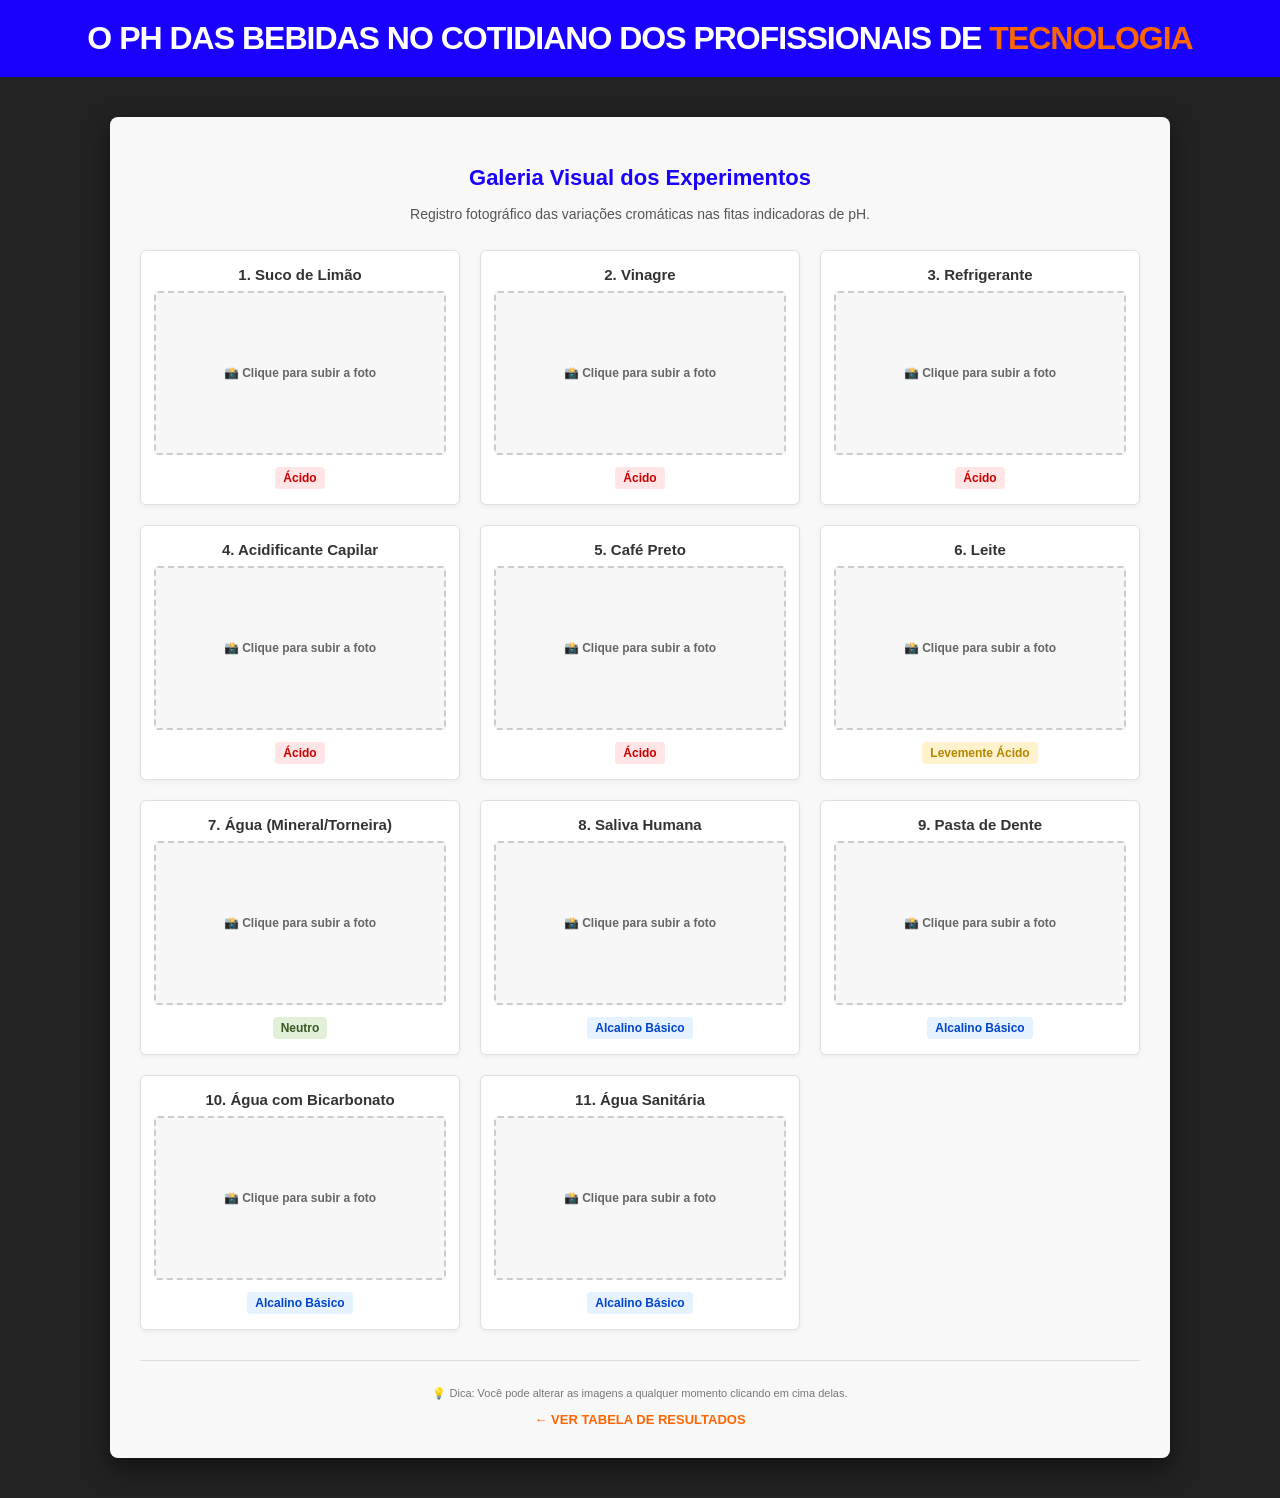
==== imagens.html @ 4ea77a35 "Add files via upload" ====
<!DOCTYPE html>
<html lang="pt-BR">
<head>
    <meta charset="UTF-8">
    <meta name="viewport" content="width=device-width, initial-scale=1.0">
    <title>Galeria de Experimentos - Equipe 1</title>
    <!-- Vinculando o arquivo CSS externo que está dentro da pasta css -->
    <link rel="stylesheet" href="galeria.css">
</head>
<body class="kb-body-dark">

    <!-- Header Principal -->
    <header class="main-header">
        <div class="logo">O PH DAS BEBIDAS NO COTIDIANO DOS PROFISSIONAIS DE <span> TECNOLOGIA</span></div>
    </header>


    <!-- Container Central -->
    <div class="kb-container-center">
        <div class="kb-contact-card card-galeria-largura">
            
            <div class="kb-header-card">
                <h2>Galeria Visual dos Experimentos</h2>
                <p>Registro fotográfico das variações cromáticas nas fitas indicadoras de pH.</p>
            </div>

            <!-- Grade de fotos (Grid) -->
            <div class="kb-grid-galeria">
                
                <!-- CARD 1 -->
                <div class="card-experimento">
                    <h3>1. Suco de Limão</h3>
                    <div class="area-foto">
                        <label class="label-upload">
                            📸 Clique para subir a foto
                            <input type="file" accept="image/*" onchange="mostrarFoto(this)">
                        </label>
                        <img src="" alt="Experimento">
                    </div>
                    <span class="badge acido">Ácido</span>
                </div>

                <!-- CARD 2 -->
                <div class="card-experimento">
                    <h3>2. Vinagre</h3>
                    <div class="area-foto">
                        <label class="label-upload">
                            📸 Clique para subir a foto
                            <input type="file" accept="image/*" onchange="mostrarFoto(this)">
                        </label>
                        <img src="" alt="Experimento">
                    </div>
                    <span class="badge acido">Ácido</span>
                </div>

                <!-- CARD 3 -->
                <div class="card-experimento">
                    <h3>3. Refrigerante</h3>
                    <div class="area-foto">
                        <label class="label-upload">
                            📸 Clique para subir a foto
                            <input type="file" accept="image/*" onchange="mostrarFoto(this)">
                        </label>
                        <img src="" alt="Experimento">
                    </div>
                    <span class="badge acido">Ácido</span>
                </div>

                <!-- CARD 4 -->
                <div class="card-experimento">
                    <h3>4. Acidificante Capilar</h3>
                    <div class="area-foto">
                        <label class="label-upload">
                            📸 Clique para subir a foto
                            <input type="file" accept="image/*" onchange="maybe_toggle_class(this)">
                        </label>
                        <img src="" alt="Experimento">
                    </div>
                    <span class="badge acido">Ácido</span>
                </div>

                <!-- CARD 5 -->
                <div class="card-experimento">
                    <h3>5. Café Preto</h3>
                    <div class="area-foto">
                        <label class="label-upload">
                            📸 Clique para subir a foto
                            <input type="file" accept="image/*" onchange="mostrarFoto(this)">
                        </label>
                        <img src="" alt="Experimento">
                    </div>
                    <span class="badge acido">Ácido</span>
                </div>

                <!-- CARD 6 -->
                <div class="card-experimento">
                    <h3>6. Leite</h3>
                    <div class="area-foto">
                        <label class="label-upload">
                            📸 Clique para subir a foto
                            <input type="file" accept="image/*" onchange="mostrarFoto(this)">
                        </label>
                        <img src="" alt="Experimento">
                    </div>
                    <span class="badge text-dark leve-acido">Levemente Ácido</span>
                </div>
                <!-- CARD 7 -->
                <div class="card-experimento">
                    <h3>7. Água (Mineral/Torneira)</h3>
                    <div class="area-foto">
                        <label class="label-upload">
                            📸 Clique para subir a foto
                            <input type="file" accept="image/*" onchange="mostrarFoto(this)">
                        </label>
                        <img src="" alt="Experimento">
                    </div>
                    <span class="badge neutro">Neutro</span>
                </div>

                <!-- CARD 8 -->
                <div class="card-experimento">
                    <h3>8. Saliva Humana</h3>
                    <div class="area-foto">
                        <label class="label-upload">
                            📸 Clique para subir a foto
                            <input type="file" accept="image/*" onchange="mostrarFoto(this)">
                        </label>
                        <img src="" alt="Experimento">
                    </div>
                    <span class="badge alcalino">Alcalino Básico</span>
                </div>

                <!-- CARD 9 -->
                <div class="card-experimento">
                    <h3>9. Pasta de Dente</h3>
                    <div class="area-foto">
                        <label class="label-upload">
                            📸 Clique para subir a foto
                            <input type="file" accept="image/*" onchange="mostrarFoto(this)">
                        </label>
                        <img src="" alt="Experimento">
                    </div>
                    <span class="badge alcalino">Alcalino Básico</span>
                </div>

                <!-- CARD 10 -->
                <div class="card-experimento">
                    <h3>10. Água com Bicarbonato</h3>
                    <div class="area-foto">
                        <label class="label-upload">
                            📸 Clique para subir a foto
                            <input type="file" accept="image/*" onchange="mostrarFoto(this)">
                        </label>
                        <img src="" alt="Experimento">
                    </div>
                    <span class="badge alcalino">Alcalino Básico</span>
                </div>

                <!-- CARD 11 -->
                <div class="card-experimento">
                    <h3>11. Água Sanitária</h3>
                    <div class="area-foto">
                        <label class="label-upload">
                            📸 Clique para subir a foto
                            <input type="file" accept="image/*" onchange="mostrarFoto(this)">
                        </label>
                        <img src="" alt="Experimento">
                    </div>
                    <span class="badge alcalino">Alcalino Básico</span>
                </div>

            </div> <!-- Fim da Grid -->

            <!-- Rodapé de navegação integrado -->
            <div class="kb-footer-card">
                <p>💡 Dica: Você pode alterar as imagens a qualquer momento clicando em cima delas.</p>
                <a href="index.html">← VER TABELA DE RESULTADOS</a>
            </div>

        </div>
    </div>

    <!-- Script de Processamento de Imagem -->
    <script>
        function mostrarFoto(input) {
            const areaFoto = input.closest('.area-foto');
            const label = areaFoto.querySelector('.label-upload');
            const img = areaFoto.querySelector('img');
            const arquivos = input.files;

            if (arquivos && arquivos[0]) {
                const leitor = new FileReader();
                leitor.onload = function(e) {
                    img.src = e.target.result;
                    img.style.display = 'block';
                    label.style.display = 'none';
                }
                leitor.readAsDataURL(arquivos[0]);
            }
        }
    </script>
</body>
</html>
---- galeria.css ----
:root {
    --primary: #ff6500;   
    --secondary: #1900ff; 
    --dark: #2f00ff;      
}

html, body {
    height: 100%;
    margin: 0;
    padding: 0;
}

body {
    font-family: 'Segoe UI', sans-serif;
    display: flex;
    flex-direction: column; 
    background-image: url('https://wp.com');
    background-position: center center;
    background-repeat: no-repeat;
    background-size: cover;
    background-attachment: fixed;
    background-color: #222222;
}

.main-header {
    background: var(--secondary);
    padding: 20px 0;       
    color: white;
    width: 100%;
    text-align: center;
}

.logo {
    font-size: 32px;        
    font-weight: 800;
    letter-spacing: -1px;  
}

.logo span {
    color: var(--primary);  
}

.kb-container-center {
    display: flex;
    justify-content: center;
    align-items: center;
    flex-grow: 1; 
    padding: 40px 20px;
}

.kb-contact-card {
    background: rgba(255, 255, 255, 0.97); 
    width: 100%;
    padding: 30px;
    border-radius: 8px;
    box-shadow: 0 10px 25px rgba(0,0,0,0.5); 
}

.card-galeria-largura {
    max-width: 1000px;
}

.kb-header-card h2 {
    color: var(--secondary);
    font-size: 22px;
    font-weight: 800;
    margin-bottom: 5px;
    text-align: center;
}

.kb-header-card p {
    color: #555;
    font-size: 14px;
    text-align: center;
    margin-bottom: 25px;
    line-height: 1.4;
}
.kb-grid-galeria {
    display: grid;
    grid-template-columns: repeat(auto-fill, minmax(240px, 1fr));
    gap: 20px;
    width: 100%;
    margin-top: 15px;
}

.card-experimento {
    background: #ffffff;
    border: 1px solid #e0e0e0;
    border-radius: 6px;
    padding: 15px;
    display: flex;
    flex-direction: column;
    align-items: center;
    text-align: center;
    box-shadow: 0 2px 5px rgba(0,0,0,0.05);
}

.card-experimento h3 {
    font-size: 15px;
    margin: 0 0 8px 0;
    color: #333;
}

.area-foto {
    width: 100%;
    height: 160px;
    background-color: #f7f7f7;
    border: 2px dashed #ccc;
    border-radius: 4px;
    display: flex;
    justify-content: center;
    align-items: center;
    margin-bottom: 12px;
    overflow: hidden;
    position: relative;
}

.area-foto img {
    width: 100%;
    height: 100%;
    object-fit: cover;
    display: none;
}

.label-upload {
    font-size: 12px;
    color: #666;
    cursor: pointer;
    padding: 10px;
    font-weight: bold;
}

.label-upload input[type="file"] {
    display: none;
}

.badge {
    padding: 4px 8px;
    border-radius: 4px;
    font-weight: bold;
    font-size: 12px;
    display: inline-block;
    margin-top: auto;
}

.acido { background-color: #ffe5e5; color: #cc0000; }
.leve-acido { background-color: #fff2cc; color: #b38600; }
.neutro { background-color: #e2f0d9; color: #385723; }
.alcalino { background-color: #e6f2ff; color: #0044cc; }

.kb-footer-card {
    margin-top: 30px;
    text-align: center;
    border-top: 1px solid #ddd;
    padding-top: 15px;
}

.kb-footer-card p {
    font-size: 11px;
    color: #777;
    margin-bottom: 10px;
}

.kb-footer-card a {
    color: var(--primary);
    text-decoration: none;
    font-size: 13px;
    font-weight: bold;
}

.kb-footer-card a:hover {
    text-decoration: underline;
}
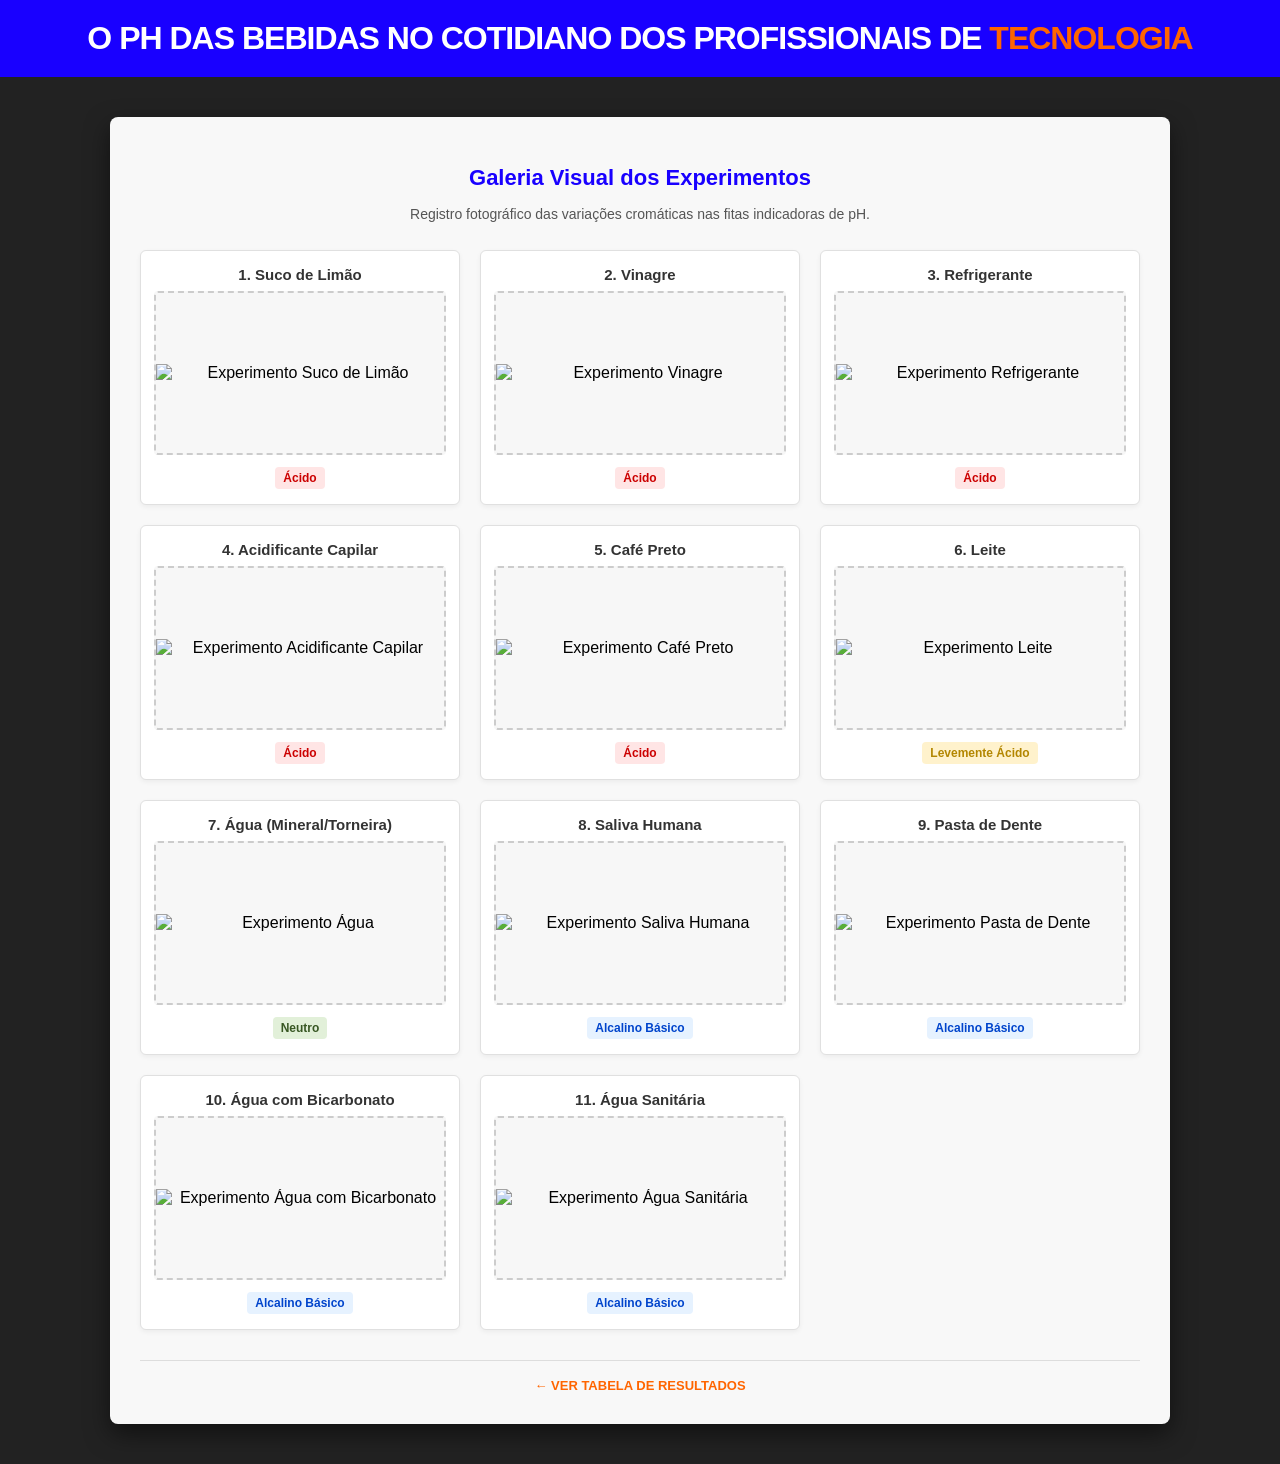
==== commit 4f5dee78: "Update imagens.html" ====
--- a/imagens.html
+++ b/imagens.html
@@ -4,8 +4,16 @@
     <meta charset="UTF-8">
     <meta name="viewport" content="width=device-width, initial-scale=1.0">
     <title>Galeria de Experimentos - Equipe 1</title>
-    <!-- Vinculando o arquivo CSS externo que está dentro da pasta css -->
+    <!-- Vinculando o arquivo CSS externo -->
     <link rel="stylesheet" href="galeria.css">
+    <style>
+        /* Ajuste para garantir que as imagens fiquem visíveis por padrão */
+        .area-foto img {
+            display: block;
+            max-width: 100%;
+            height: auto;
+        }
+    </style>
 </head>
 <body class="kb-body-dark">
 
@@ -13,7 +21,6 @@
     <header class="main-header">
         <div class="logo">O PH DAS BEBIDAS NO COTIDIANO DOS PROFISSIONAIS DE <span> TECNOLOGIA</span></div>
     </header>
-
 
     <!-- Container Central -->
     <div class="kb-container-center">
@@ -26,16 +33,12 @@
 
             <!-- Grade de fotos (Grid) -->
             <div class="kb-grid-galeria">
-                
+
                 <!-- CARD 1 -->
                 <div class="card-experimento">
                     <h3>1. Suco de Limão</h3>
                     <div class="area-foto">
-                        <label class="label-upload">
-                            📸 Clique para subir a foto
-                            <input type="file" accept="image/*" onchange="mostrarFoto(this)">
-                        </label>
-                        <img src="" alt="Experimento">
+                        <img src="caminho/para/limao.jpg" alt="Experimento Suco de Limão">
                     </div>
                     <span class="badge acido">Ácido</span>
                 </div>
@@ -44,11 +47,7 @@
                 <div class="card-experimento">
                     <h3>2. Vinagre</h3>
                     <div class="area-foto">
-                        <label class="label-upload">
-                            📸 Clique para subir a foto
-                            <input type="file" accept="image/*" onchange="mostrarFoto(this)">
-                        </label>
-                        <img src="" alt="Experimento">
+                        <img src="caminho/para/vinagre.jpg" alt="Experimento Vinagre">
                     </div>
                     <span class="badge acido">Ácido</span>
                 </div>
@@ -57,11 +56,7 @@
                 <div class="card-experimento">
                     <h3>3. Refrigerante</h3>
                     <div class="area-foto">
-                        <label class="label-upload">
-                            📸 Clique para subir a foto
-                            <input type="file" accept="image/*" onchange="mostrarFoto(this)">
-                        </label>
-                        <img src="" alt="Experimento">
+                        <img src="caminho/para/refrigerante.jpg" alt="Experimento Refrigerante">
                     </div>
                     <span class="badge acido">Ácido</span>
                 </div>
@@ -70,11 +65,7 @@
                 <div class="card-experimento">
                     <h3>4. Acidificante Capilar</h3>
                     <div class="area-foto">
-                        <label class="label-upload">
-                            📸 Clique para subir a foto
-                            <input type="file" accept="image/*" onchange="maybe_toggle_class(this)">
-                        </label>
-                        <img src="" alt="Experimento">
+                        <img src="caminho/para/acidificante.jpg" alt="Experimento Acidificante Capilar">
                     </div>
                     <span class="badge acido">Ácido</span>
                 </div>
@@ -83,11 +74,7 @@
                 <div class="card-experimento">
                     <h3>5. Café Preto</h3>
                     <div class="area-foto">
-                        <label class="label-upload">
-                            📸 Clique para subir a foto
-                            <input type="file" accept="image/*" onchange="mostrarFoto(this)">
-                        </label>
-                        <img src="" alt="Experimento">
+                        <img src="caminho/para/cafe.jpg" alt="Experimento Café Preto">
                     </div>
                     <span class="badge acido">Ácido</span>
                 </div>
@@ -96,23 +83,16 @@
                 <div class="card-experimento">
                     <h3>6. Leite</h3>
                     <div class="area-foto">
-                        <label class="label-upload">
-                            📸 Clique para subir a foto
-                            <input type="file" accept="image/*" onchange="mostrarFoto(this)">
-                        </label>
-                        <img src="" alt="Experimento">
+                        <img src="caminho/para/leite.jpg" alt="Experimento Leite">
                     </div>
                     <span class="badge text-dark leve-acido">Levemente Ácido</span>
                 </div>
+
                 <!-- CARD 7 -->
                 <div class="card-experimento">
                     <h3>7. Água (Mineral/Torneira)</h3>
                     <div class="area-foto">
-                        <label class="label-upload">
-                            📸 Clique para subir a foto
-                            <input type="file" accept="image/*" onchange="mostrarFoto(this)">
-                        </label>
-                        <img src="" alt="Experimento">
+                        <img src="caminho/para/agua.jpg" alt="Experimento Água">
                     </div>
                     <span class="badge neutro">Neutro</span>
                 </div>
@@ -121,11 +101,7 @@
                 <div class="card-experimento">
                     <h3>8. Saliva Humana</h3>
                     <div class="area-foto">
-                        <label class="label-upload">
-                            📸 Clique para subir a foto
-                            <input type="file" accept="image/*" onchange="mostrarFoto(this)">
-                        </label>
-                        <img src="" alt="Experimento">
+                        <img src="caminho/para/saliva.jpg" alt="Experimento Saliva Humana">
                     </div>
                     <span class="badge alcalino">Alcalino Básico</span>
                 </div>
@@ -134,11 +110,7 @@
                 <div class="card-experimento">
                     <h3>9. Pasta de Dente</h3>
                     <div class="area-foto">
-                        <label class="label-upload">
-                            📸 Clique para subir a foto
-                            <input type="file" accept="image/*" onchange="mostrarFoto(this)">
-                        </label>
-                        <img src="" alt="Experimento">
+                        <img src="caminho/para/pasta_dente.jpg" alt="Experimento Pasta de Dente">
                     </div>
                     <span class="badge alcalino">Alcalino Básico</span>
                 </div>
@@ -147,11 +119,7 @@
                 <div class="card-experimento">
                     <h3>10. Água com Bicarbonato</h3>
                     <div class="area-foto">
-                        <label class="label-upload">
-                            📸 Clique para subir a foto
-                            <input type="file" accept="image/*" onchange="mostrarFoto(this)">
-                        </label>
-                        <img src="" alt="Experimento">
+                        <img src="caminho/para/bicarbonato.jpg" alt="Experimento Água com Bicarbonato">
                     </div>
                     <span class="badge alcalino">Alcalino Básico</span>
                 </div>
@@ -160,11 +128,7 @@
                 <div class="card-experimento">
                     <h3>11. Água Sanitária</h3>
                     <div class="area-foto">
-                        <label class="label-upload">
-                            📸 Clique para subir a foto
-                            <input type="file" accept="image/*" onchange="mostrarFoto(this)">
-                        </label>
-                        <img src="" alt="Experimento">
+                        <img src="caminho/para/agua_sanitaria.jpg" alt="Experimento Água Sanitária">
                     </div>
                     <span class="badge alcalino">Alcalino Básico</span>
                 </div>
@@ -173,31 +137,11 @@
 
             <!-- Rodapé de navegação integrado -->
             <div class="kb-footer-card">
-                <p>💡 Dica: Você pode alterar as imagens a qualquer momento clicando em cima delas.</p>
                 <a href="index.html">← VER TABELA DE RESULTADOS</a>
             </div>
 
         </div>
     </div>
 
-    <!-- Script de Processamento de Imagem -->
-    <script>
-        function mostrarFoto(input) {
-            const areaFoto = input.closest('.area-foto');
-            const label = areaFoto.querySelector('.label-upload');
-            const img = areaFoto.querySelector('img');
-            const arquivos = input.files;
-
-            if (arquivos && arquivos[0]) {
-                const leitor = new FileReader();
-                leitor.onload = function(e) {
-                    img.src = e.target.result;
-                    img.style.display = 'block';
-                    label.style.display = 'none';
-                }
-                leitor.readAsDataURL(arquivos[0]);
-            }
-        }
-    </script>
 </body>
 </html>
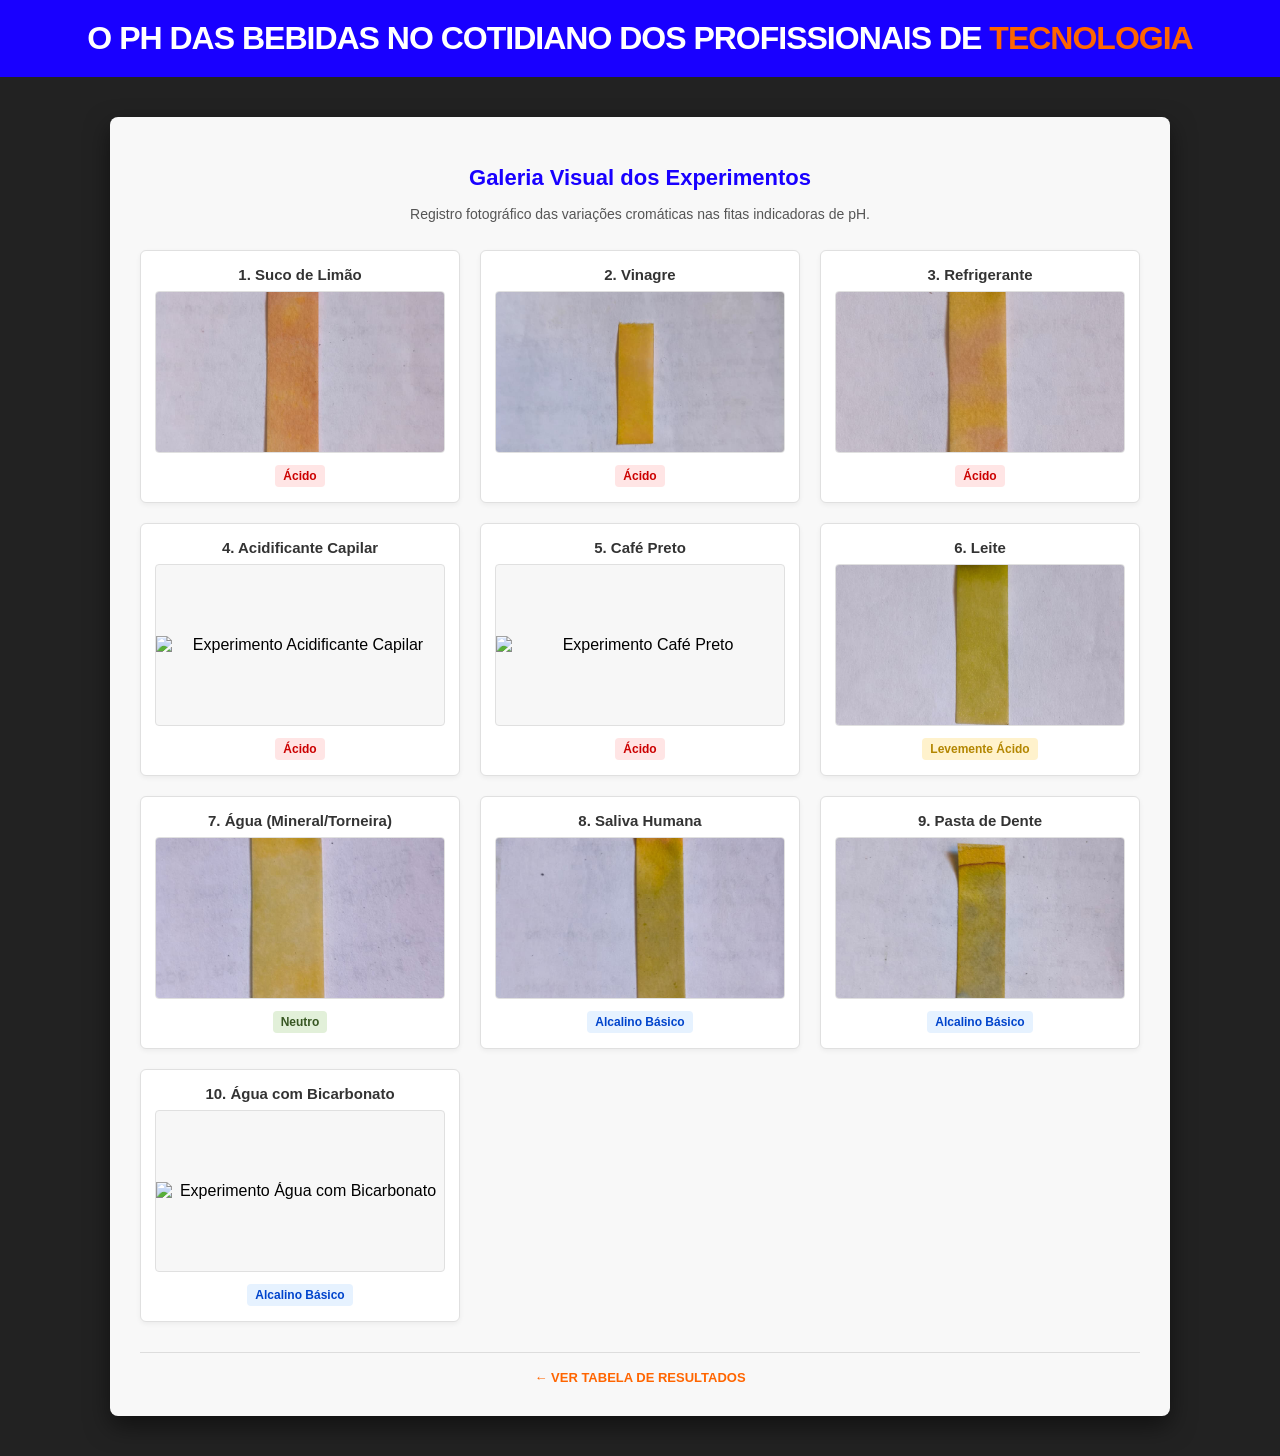
==== commit d22216c0: "Update imagens.html" ====
--- a/imagens.html
+++ b/imagens.html
@@ -38,7 +38,7 @@
                 <div class="card-experimento">
                     <h3>1. Suco de Limão</h3>
                     <div class="area-foto">
-                        <img src="caminho/para/limao.jpg" alt="Experimento Suco de Limão">
+                        <img src="limao.jpeg" alt="Experimento Suco de Limão">
                     </div>
                     <span class="badge acido">Ácido</span>
                 </div>
@@ -47,7 +47,7 @@
                 <div class="card-experimento">
                     <h3>2. Vinagre</h3>
                     <div class="area-foto">
-                        <img src="caminho/para/vinagre.jpg" alt="Experimento Vinagre">
+                        <img src="vinagre.jpeg" alt="Experimento Vinagre">
                     </div>
                     <span class="badge acido">Ácido</span>
                 </div>
@@ -56,7 +56,7 @@
                 <div class="card-experimento">
                     <h3>3. Refrigerante</h3>
                     <div class="area-foto">
-                        <img src="caminho/para/refrigerante.jpg" alt="Experimento Refrigerante">
+                        <img src="refri.jpeg" alt="Experimento Refrigerante">
                     </div>
                     <span class="badge acido">Ácido</span>
                 </div>
@@ -83,7 +83,7 @@
                 <div class="card-experimento">
                     <h3>6. Leite</h3>
                     <div class="area-foto">
-                        <img src="caminho/para/leite.jpg" alt="Experimento Leite">
+                        <img src="leite.jpeg" alt="Experimento Leite">
                     </div>
                     <span class="badge text-dark leve-acido">Levemente Ácido</span>
                 </div>
@@ -92,7 +92,7 @@
                 <div class="card-experimento">
                     <h3>7. Água (Mineral/Torneira)</h3>
                     <div class="area-foto">
-                        <img src="caminho/para/agua.jpg" alt="Experimento Água">
+                        <img src="torneira.jpeg" alt="Experimento Água">
                     </div>
                     <span class="badge neutro">Neutro</span>
                 </div>
@@ -101,7 +101,7 @@
                 <div class="card-experimento">
                     <h3>8. Saliva Humana</h3>
                     <div class="area-foto">
-                        <img src="caminho/para/saliva.jpg" alt="Experimento Saliva Humana">
+                        <img src="saliva.jpeg" alt="Experimento Saliva Humana">
                     </div>
                     <span class="badge alcalino">Alcalino Básico</span>
                 </div>
@@ -110,7 +110,7 @@
                 <div class="card-experimento">
                     <h3>9. Pasta de Dente</h3>
                     <div class="area-foto">
-                        <img src="caminho/para/pasta_dente.jpg" alt="Experimento Pasta de Dente">
+                        <img src="pasta.jpeg" alt="Experimento Pasta de Dente">
                     </div>
                     <span class="badge alcalino">Alcalino Básico</span>
                 </div>
@@ -124,14 +124,7 @@
                     <span class="badge alcalino">Alcalino Básico</span>
                 </div>
 
-                <!-- CARD 11 -->
-                <div class="card-experimento">
-                    <h3>11. Água Sanitária</h3>
-                    <div class="area-foto">
-                        <img src="caminho/para/agua_sanitaria.jpg" alt="Experimento Água Sanitária">
-                    </div>
-                    <span class="badge alcalino">Alcalino Básico</span>
-                </div>
+                
 
             </div> <!-- Fim da Grid -->
 
--- a/galeria.css
+++ b/galeria.css
@@ -75,6 +75,7 @@
     margin-bottom: 25px;
     line-height: 1.4;
 }
+
 .kb-grid-galeria {
     display: grid;
     grid-template-columns: repeat(auto-fill, minmax(240px, 1fr));
@@ -105,7 +106,7 @@
     width: 100%;
     height: 160px;
     background-color: #f7f7f7;
-    border: 2px dashed #ccc;
+    border: 1px solid #e0e0e0;
     border-radius: 4px;
     display: flex;
     justify-content: center;
@@ -119,19 +120,7 @@
     width: 100%;
     height: 100%;
     object-fit: cover;
-    display: none;
-}
-
-.label-upload {
-    font-size: 12px;
-    color: #666;
-    cursor: pointer;
-    padding: 10px;
-    font-weight: bold;
-}
-
-.label-upload input[type="file"] {
-    display: none;
+    display: block;
 }
 
 .badge {
@@ -155,12 +144,6 @@
     padding-top: 15px;
 }
 
-.kb-footer-card p {
-    font-size: 11px;
-    color: #777;
-    margin-bottom: 10px;
-}
-
 .kb-footer-card a {
     color: var(--primary);
     text-decoration: none;
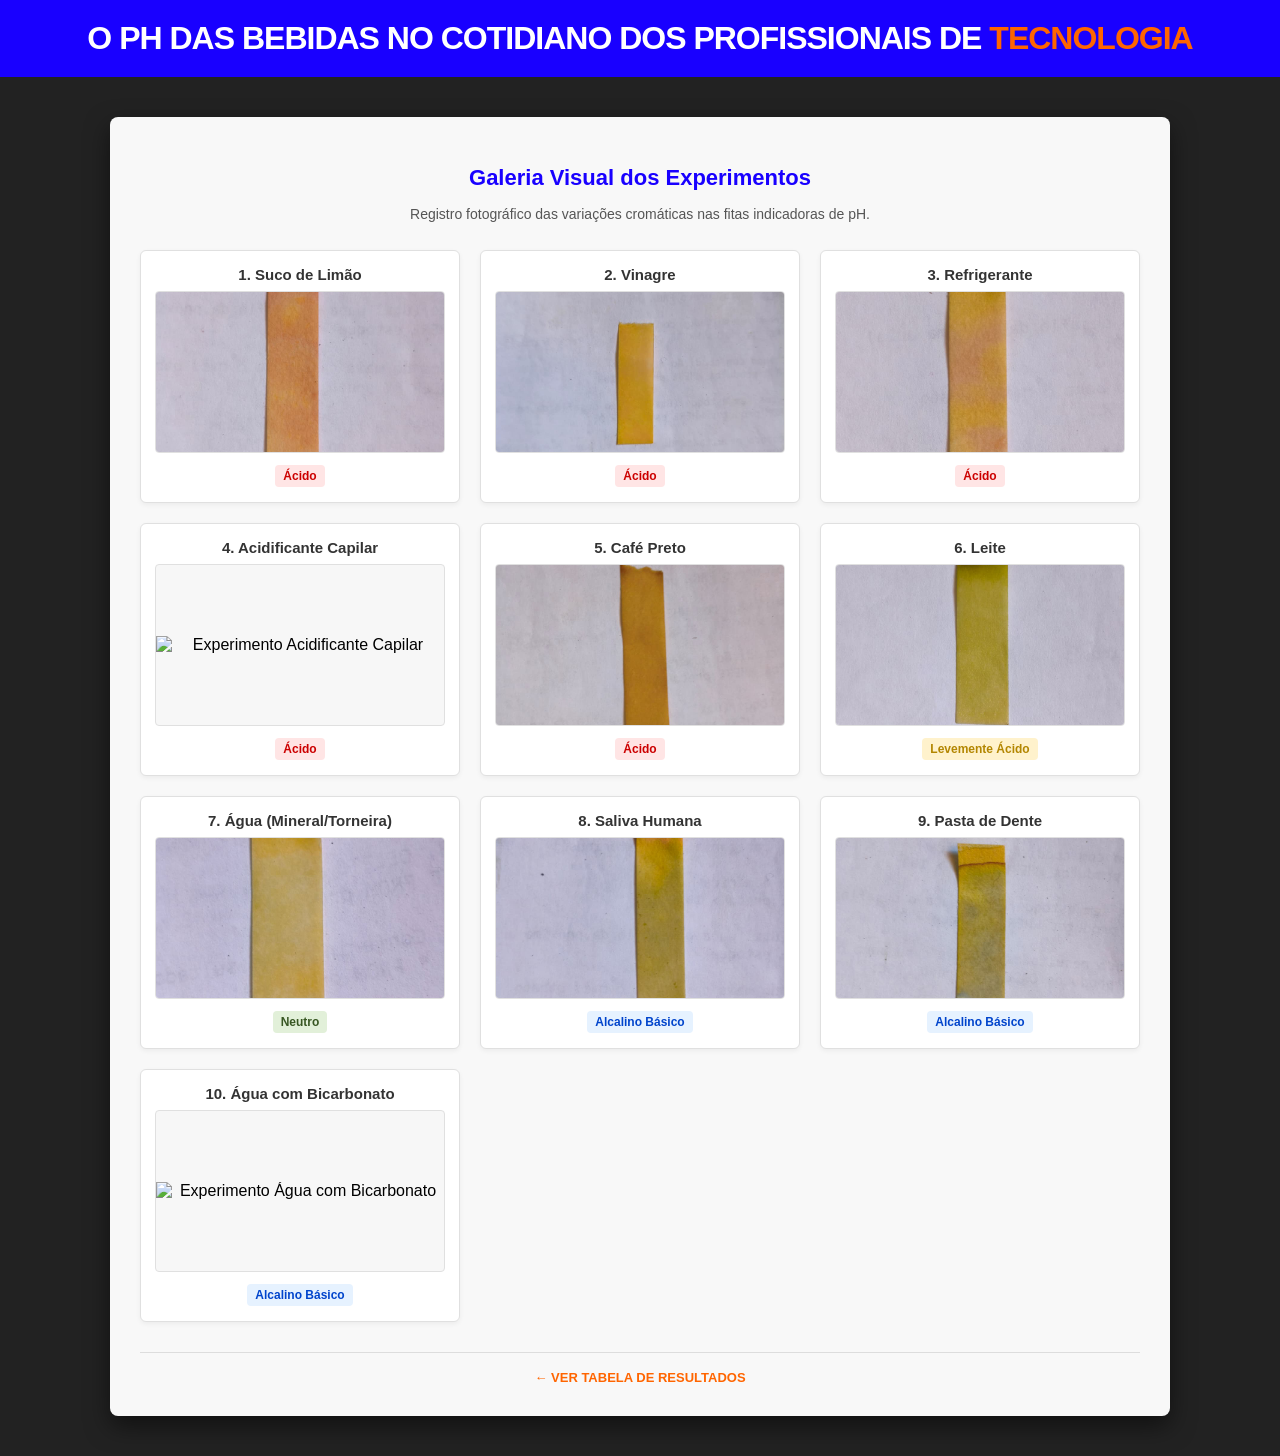
==== commit 6c7c2bdc: "Update imagens.html" ====
--- a/imagens.html
+++ b/imagens.html
@@ -74,7 +74,7 @@
                 <div class="card-experimento">
                     <h3>5. Café Preto</h3>
                     <div class="area-foto">
-                        <img src="caminho/para/cafe.jpg" alt="Experimento Café Preto">
+                        <img src="cafe.jpeg" alt="Experimento Café Preto">
                     </div>
                     <span class="badge acido">Ácido</span>
                 </div>
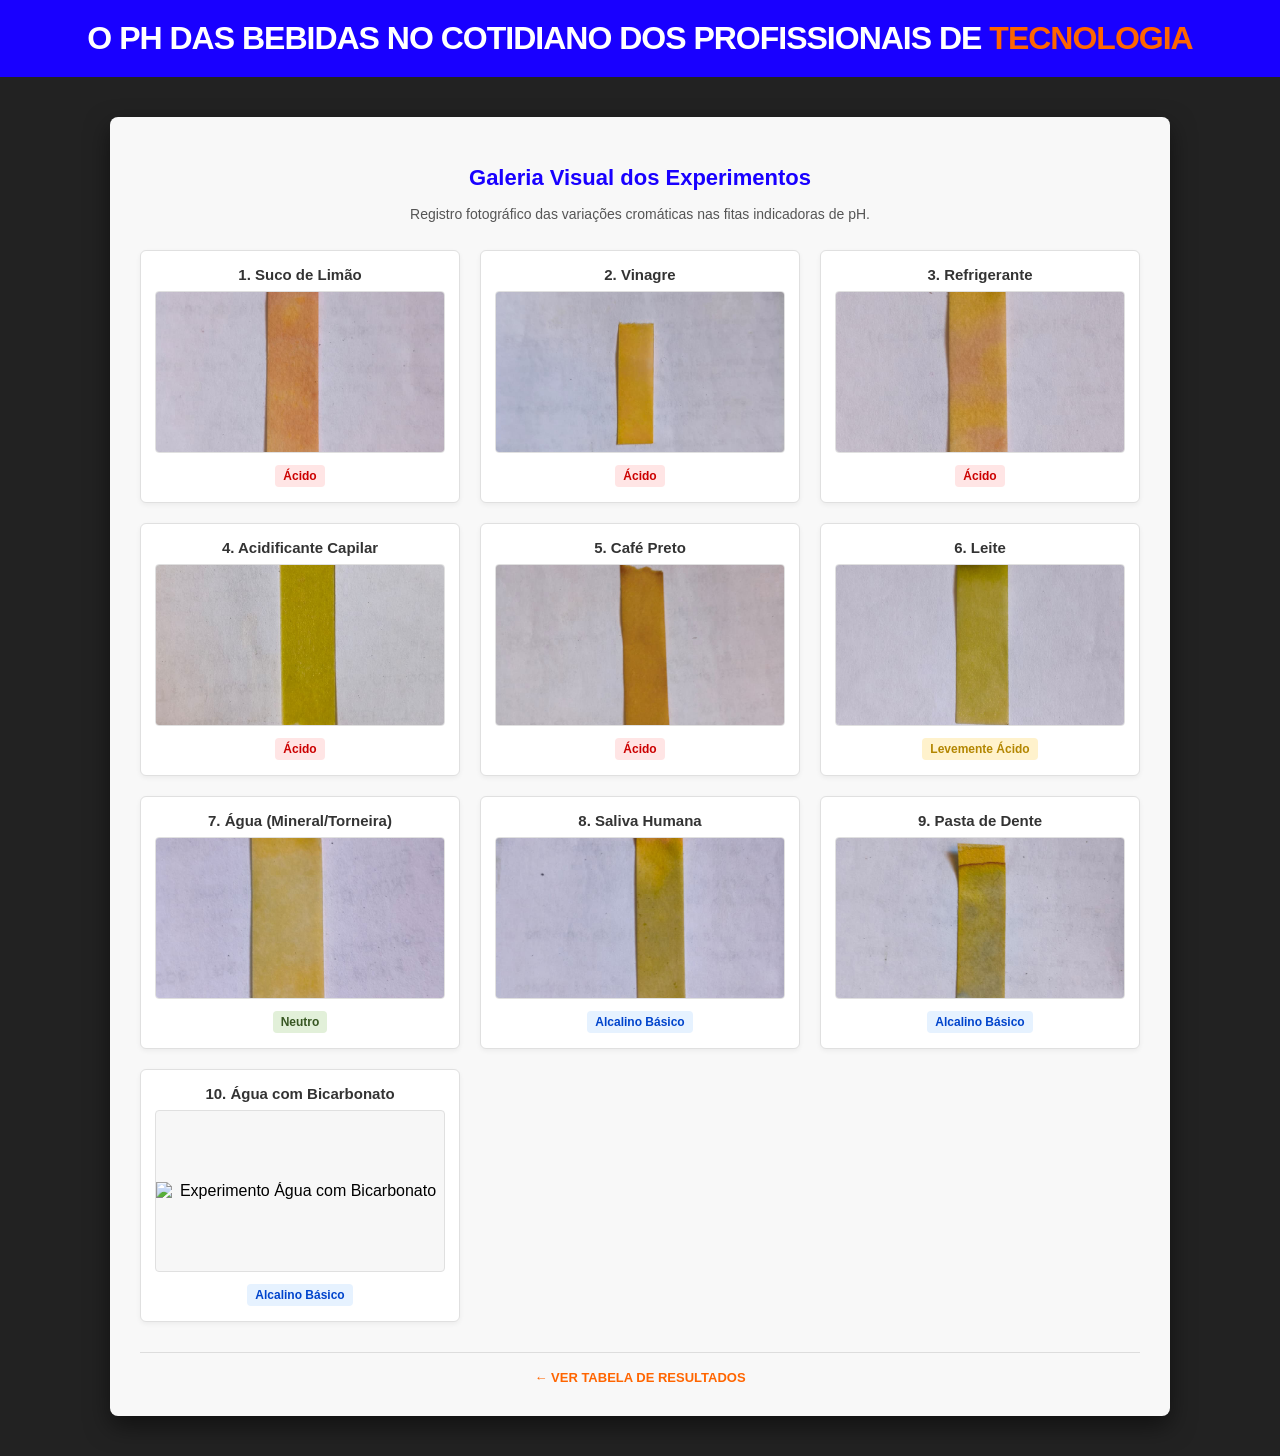
==== commit 183b760c: "Update imagens.html" ====
--- a/imagens.html
+++ b/imagens.html
@@ -65,7 +65,7 @@
                 <div class="card-experimento">
                     <h3>4. Acidificante Capilar</h3>
                     <div class="area-foto">
-                        <img src="caminho/para/acidificante.jpg" alt="Experimento Acidificante Capilar">
+                        <img src="acidi.jpeg" alt="Experimento Acidificante Capilar">
                     </div>
                     <span class="badge acido">Ácido</span>
                 </div>
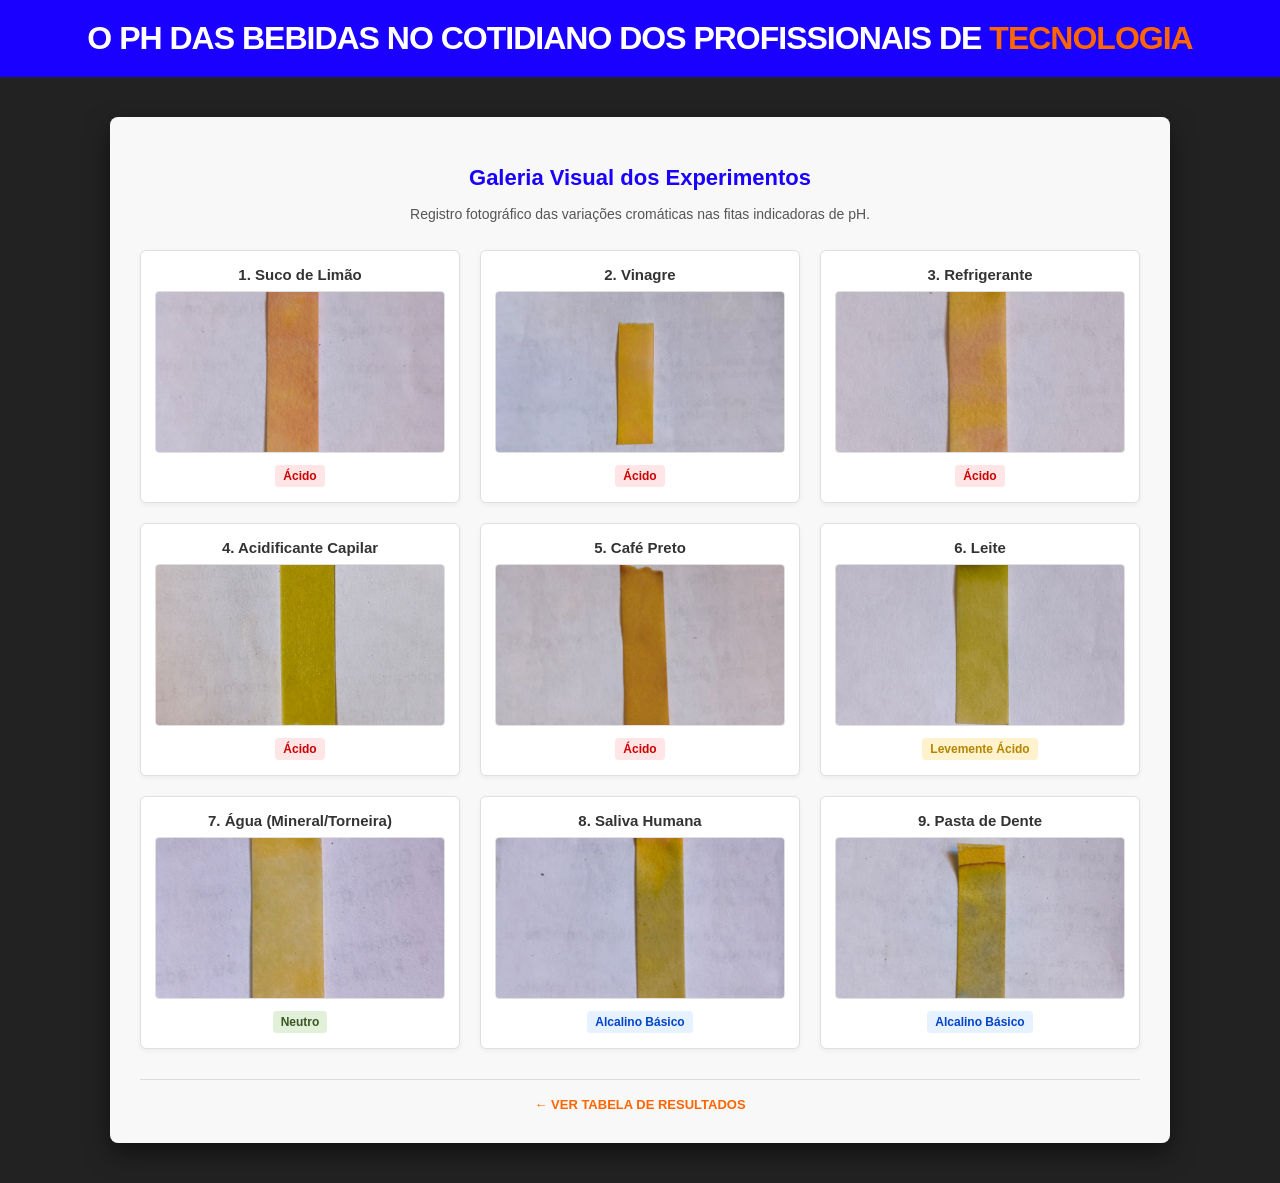
==== commit b6aef752: "Update imagens.html" ====
--- a/imagens.html
+++ b/imagens.html
@@ -115,15 +115,6 @@
                     <span class="badge alcalino">Alcalino Básico</span>
                 </div>
 
-                <!-- CARD 10 -->
-                <div class="card-experimento">
-                    <h3>10. Água com Bicarbonato</h3>
-                    <div class="area-foto">
-                        <img src="caminho/para/bicarbonato.jpg" alt="Experimento Água com Bicarbonato">
-                    </div>
-                    <span class="badge alcalino">Alcalino Básico</span>
-                </div>
-
                 
 
             </div> <!-- Fim da Grid -->
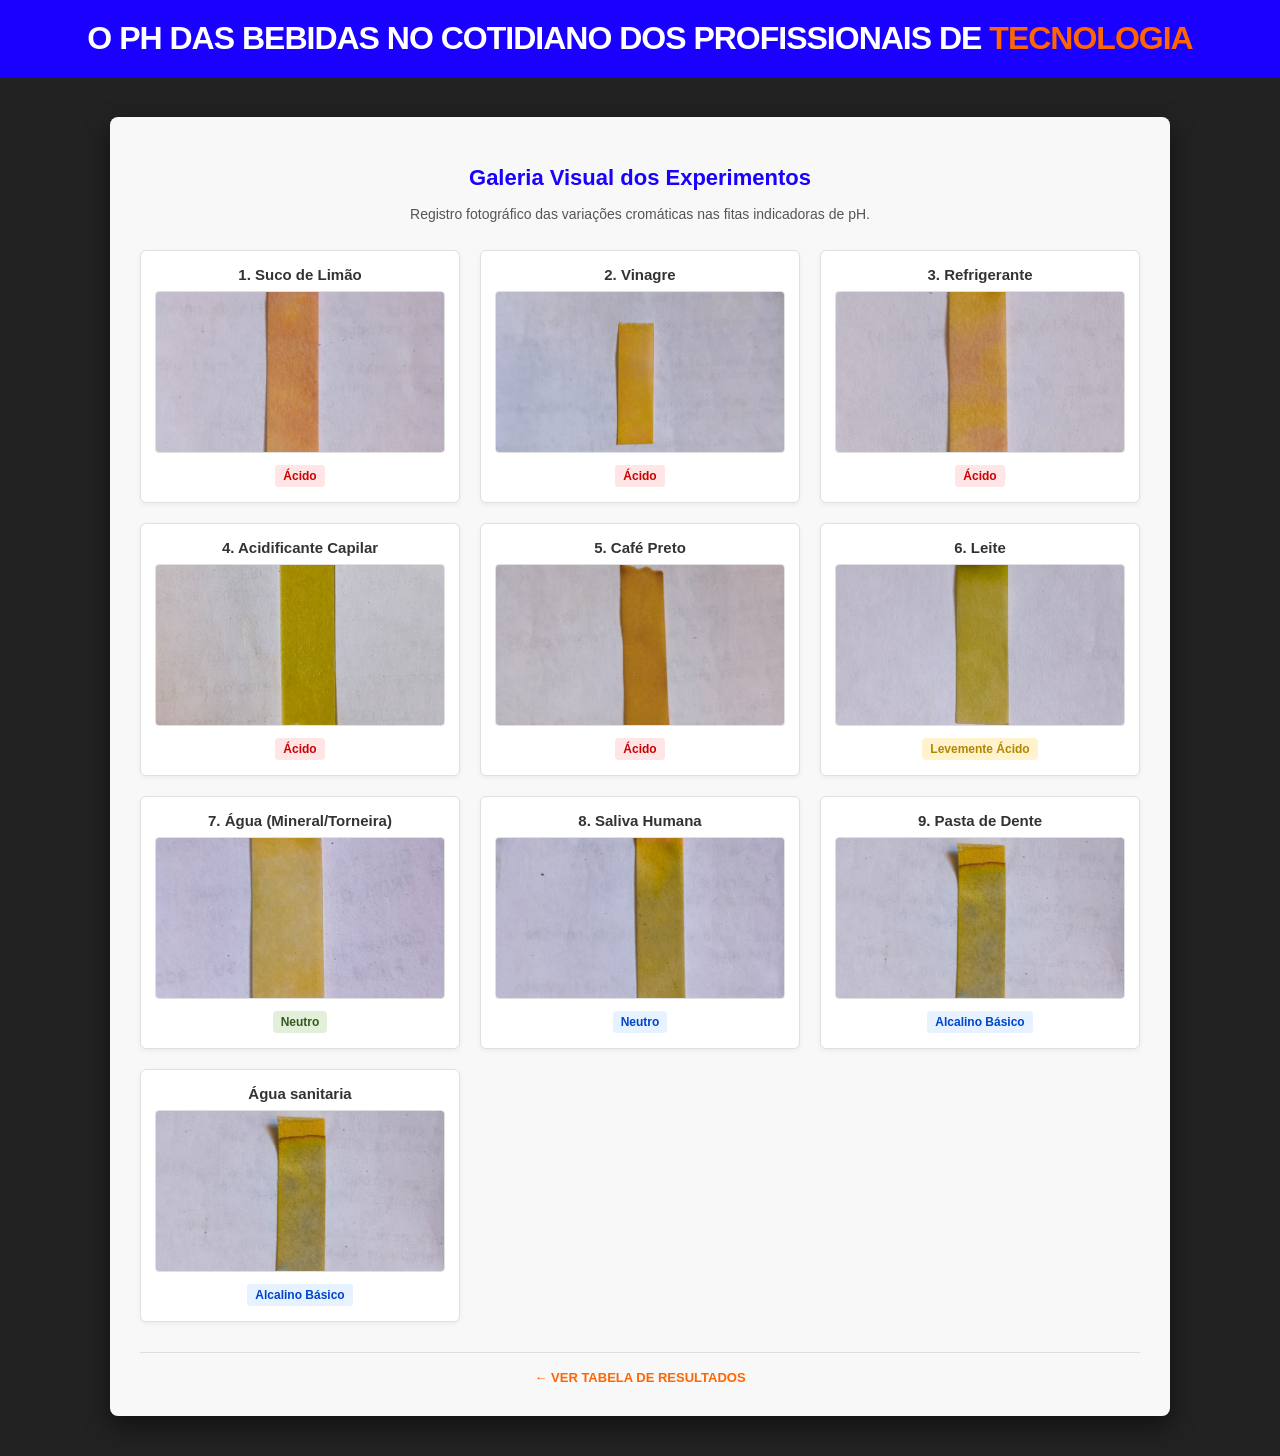
==== commit 9c4cd310: "Update imagens.html" ====
--- a/imagens.html
+++ b/imagens.html
@@ -103,7 +103,7 @@
                     <div class="area-foto">
                         <img src="saliva.jpeg" alt="Experimento Saliva Humana">
                     </div>
-                    <span class="badge alcalino">Alcalino Básico</span>
+                    <span class="badge alcalino">Neutro</span>
                 </div>
 
                 <!-- CARD 9 -->
@@ -115,7 +115,14 @@
                     <span class="badge alcalino">Alcalino Básico</span>
                 </div>
 
-                
+                 <!-- CARD 9 -->
+                <div class="card-experimento">
+                    <h3>Água sanitaria</h3>
+                    <div class="area-foto">
+                        <img src="pasta.jpeg" alt="Experimento Pasta de Dente">
+                    </div>
+                    <span class="badge alcalino">Alcalino Básico</span>
+                </div>
 
             </div> <!-- Fim da Grid -->
 
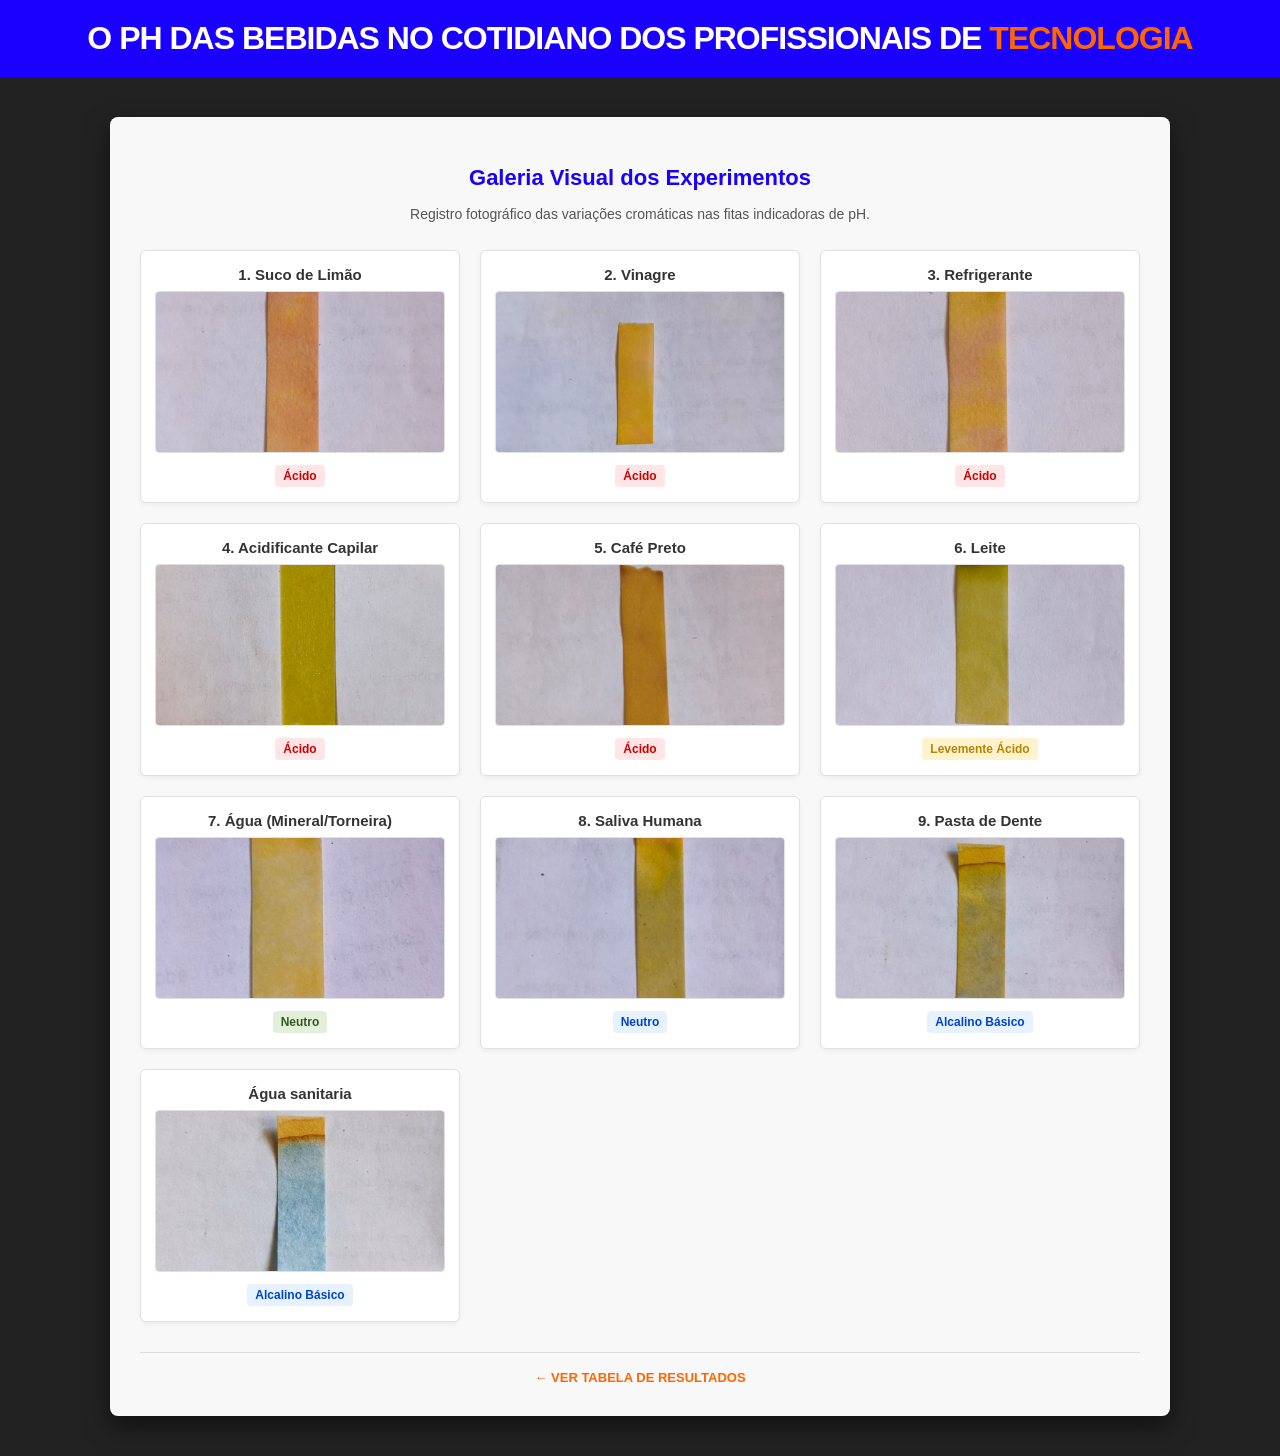
==== commit a3d1ad9d: "Restore original content of imagens.html Restored the original content of imagens.html after it was " ====
--- a/imagens.html
+++ b/imagens.html
@@ -119,7 +119,7 @@
                 <div class="card-experimento">
                     <h3>Água sanitaria</h3>
                     <div class="area-foto">
-                        <img src="pasta.jpeg" alt="Experimento Pasta de Dente">
+                        <img src="agua sanitaria.jpeg" alt="Experimento Pasta de Dente">
                     </div>
                     <span class="badge alcalino">Alcalino Básico</span>
                 </div>
